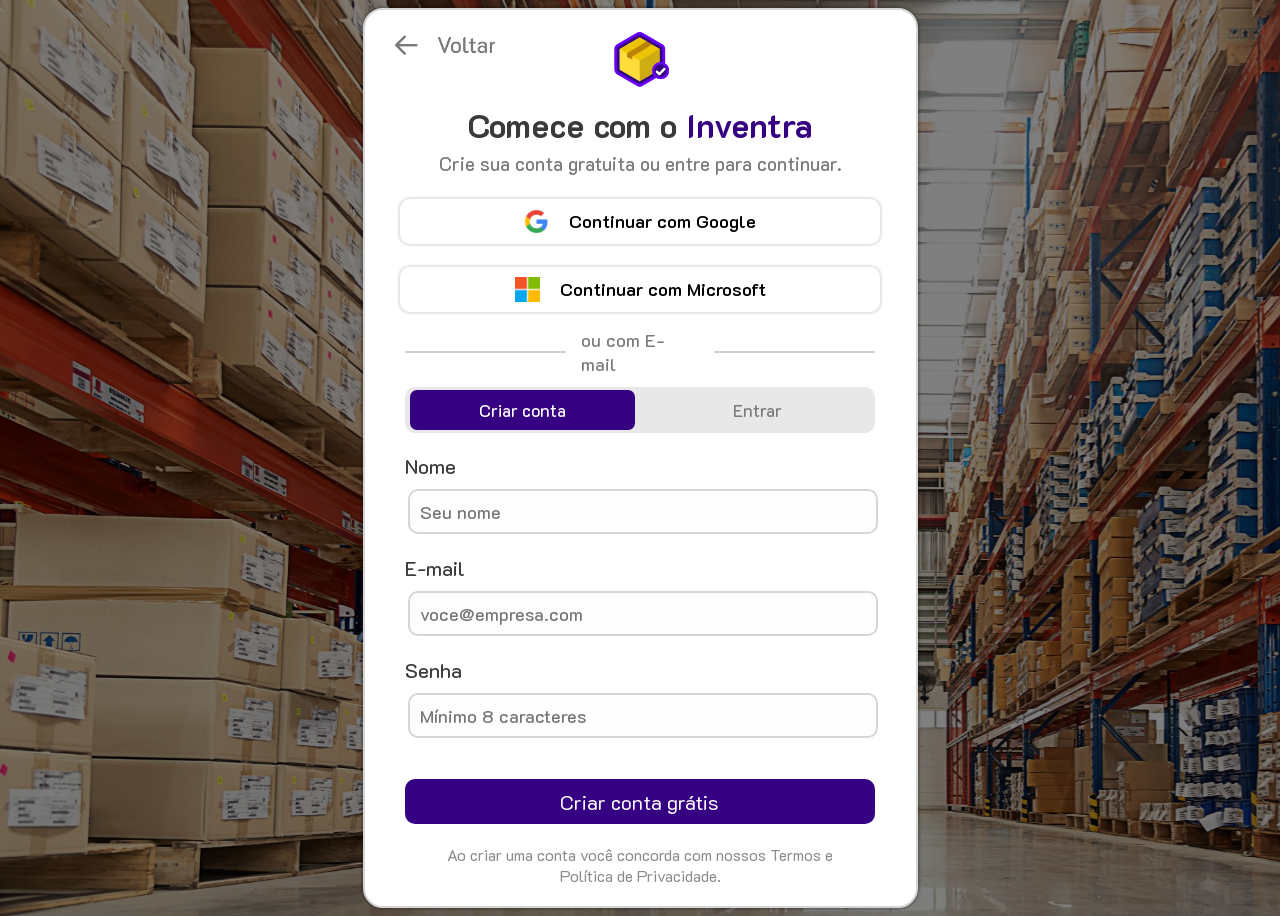
==== login_criar_cont.html @ cedbc7ed "V8" ====
<!DOCTYPE html>
<html lang="en">
<head>
    <meta charset="UTF-8">
    <meta name="viewport" content="width=device-width, initial-scale=1.0">
    <title>Document</title>

    <link rel="stylesheet" href="style_log_criar.css">
    <link rel="icon" href="utils/logo_inventra_icon.png">
    <link rel="preconnect" href="https://fonts.googleapis.com">
    <link rel="preconnect" href="https://fonts.gstatic.com" crossorigin>
    <link href="https://fonts.googleapis.com/css2?family=K2D:ital,wght@0,100;0,200;0,300;0,400;0,500;0,600;0,700;0,800;1,100;1,200;1,300;1,400;1,500;1,600;1,700;1,800&display=swap" rel="stylesheet">

</head>
<body>
    
    <div id="login">
        <header>
            <a href="#" id="img_voltar"></a>
            <img src="utils/logo_inventra_icon.png" width="65">
            <h1 id="title">Comece com o <spam id="roxo">Inventra</spam></h1> 
            <p id="descricao_head">Crie sua conta gratuita ou entre para continuar.</p>          
        </header>
        <button class="botoes_entrar_conta">
            <img src="utils/google_icon.svg">
            <p>Continuar com Google</p>

        </button>
        <button class="botoes_entrar_conta">
            <img src="utils/Microsoft_icon.svg">
            <p>Continuar com Microsoft</p>

        </button>
        <div id="separador">
            <div class="linha"></div>
            <span>ou com E-mail</span>
            <div class="linha"></div>
        </div>
        <div id="trocar_de_log">
            <button  id="criar_cont" class="botao_padrao">
                <p>Criar conta</p>
            </button>
            
            <button  id="entra_cont" class="botao_padrao">
                <a href="http://127.0.0.1:5500/Inventra1-HTML/login_entrar.html">Entrar</a>
            </button>
        </div>
        <form>
            <label for="nome">Nome</label><br>
            <input  name="nome" type="text" placeholder="Seu nome  " required><br>
            <label for="email">E-mail</label><br>
            <input  name="email" type="email" placeholder="voce@empresa.com" required><br>
            <label for="senha">Senha</label><br>
            <input  name="senha" type="password" placeholder="Mínimo 8 caracteres" required>
            
            <button id="entrar_site" type="submit">
                <p>Criar conta grátis</p>
            </button>
        </form>
        
        <footer>
            <p>Ao criar uma conta você concorda com nossos Termos e<br> Política de Privacidade.</p>
        </footer>

    </div>

</body>
</html>
---- style_log_criar.css ----
body{
    background-image: linear-gradient(rgba(0, 0, 0, 0.5), rgba(0, 0, 0, 0.5)), url("utils/Imagem_fundo.svg");
    min-height: 100vh;
    background-repeat: no-repeat; 
    background-size: cover;
    display: flex;
    align-items: center;
    justify-content: center;
    font-family: "K2D", sans-serif;
}
#login{
    box-sizing: border-box;
    width: 100%; 
    width: 555px; 
    height: 900px;
    background-color: #ffffff;
    border-radius: 20px;
    border: 2px solid #D5D5D5;
    box-shadow: 0px 0px 2px 2px rgba(0, 0, 0, 0.2);
    padding: 20px;
    display: flex;
    flex-direction: column;
    align-items: center;
}
header{
    width: 500px;
    height: 150px;
    background-color: #fff;
    text-align: center;
}
#img_voltar{
    position: absolute;
    margin-left: -213px;
    display: inline-block;
    width: 100px;
    height: 30px;
    background-image: url("utils/Voltar_log_icon_v1.jpg");
    background-size: cover;
    transition: background-image 0.3s ease;
}
#img_voltar:hover{
    background-image: url("utils/Voltar_log_icon_v2.jpg");

}
#title{
    color: #3A3A3A;
    font-weight: 605;
    font-size: 33px;
    margin: 10px 0 0 0 ;
} 
#descricao_head{
    font-weight: 450;
    color: #7A7A7A;
    margin: 5px 0 0 0 ;
    font-size: 19px;
}
#roxo{
    color: #360082;
}
.botoes_entrar_conta{
    gap: 20px;
    display: flex;
    align-items: center; 
    justify-content: center;
    width: 480px;
    height: 45px;
    margin-top: 23px;
    border: none;
    border-radius: 10px;
    background-color: #ffffff;
    box-shadow: 0 0 2px 2px rgba(0, 0, 0, 0.1) ;
    font-family: inherit;
    color: #000000;
    font-weight: 550;
    font-size: 18px;
    cursor: pointer;
    transition:  background-color 0.3s ease,color 0.3s ease;
}
.botoes_entrar_conta:hover{
    background-color: #5901D6;
    color: #fff;
}
.botoes_entrar_conta:active{
    background-color: #360082;
}
.botoes_entrar_conta img{
    width: 25px;
    height: 25px;
}
#separador{
    display: flex;
    align-items: center;
    justify-content: center;
    width: 470px;
    height: 30px;
    margin-top: 25px;
    
}
.linha{
    width: 34.5%;
    height: 2px;
    background-color: #D1D1D1;
}
#separador span{
    margin: 0px 15px 0px 15px;
    font-size: 18px;
    font-weight: 500;
    color: #7A7A7A;
}
#trocar_de_log{
    display: flex;
    align-items: center;
    justify-content: center;
    margin-top: 20px;
    width: 470px;
    height: 50px;
    background-color: #E8E8E8;
    border-radius: 10px;
}
.botao_padrao{
    display: flex;
    align-items: center;
    justify-content: center;
    width: 250px;
    height: 40px;
    margin: 0 5px 0;
    border-radius: 7px;
    font-family: inherit;
    font-weight: 500;
    font-size: 17px;
}
#criar_cont{
    background-color: #360082;
    color: #ffffff;
    border: none;
}
#entra_cont{
    cursor: pointer;
    background-color: #E8E8E8;
    color: #7A7A7A;
    border: none;
    transition: background-color 0.3s ease, color 0.3s ease;
}
#entra_cont:hover{
    background-color: #D1D1D1;
    color: #4A4A4A;
}
#entra_cont a{
    text-decoration: none;
    color: #7A7A7A;
}
form{
    margin-right: auto;
    padding: inherit;
}
form label{
    font-weight: 500;
    font-size: 20px;
    color: #3A3A3A;
}
form input{
    box-sizing: border-box;
    font-family: inherit;
    font-size: 18px;
    font-weight: 500;
    padding: 10px;
    width: 470px;
    height: 45px;
    margin: 10px 0 21px 3px;
    border-radius: 10px;
    border: solid 2px #D6D6D6;
    background-color: #FDFDFD;
}
form input:focus{
    border: 2px solid #5301C9;   
    outline: none;
}
#entrar_site{
    box-sizing: border-box;
    margin-top: 20px;
    width: 470px;
    height: 45px;
    border-radius: 10px;
    background-color: #360082;
    border: none;
    cursor: pointer;
    transition: background-color 0.3s ease;
    color: #ffffff;
    font-family: inherit;
    font-size: 20px;
}
#entrar_site:hover{
    background-color: #5301C9;
}
#entrar_site:active{
    background-color: #360082;
}
#entrar_site p{
    margin: 0; 
}
footer{
    text-align: center;
    color: #8B8B8B;
}
footer p{
    margin: 0;
}
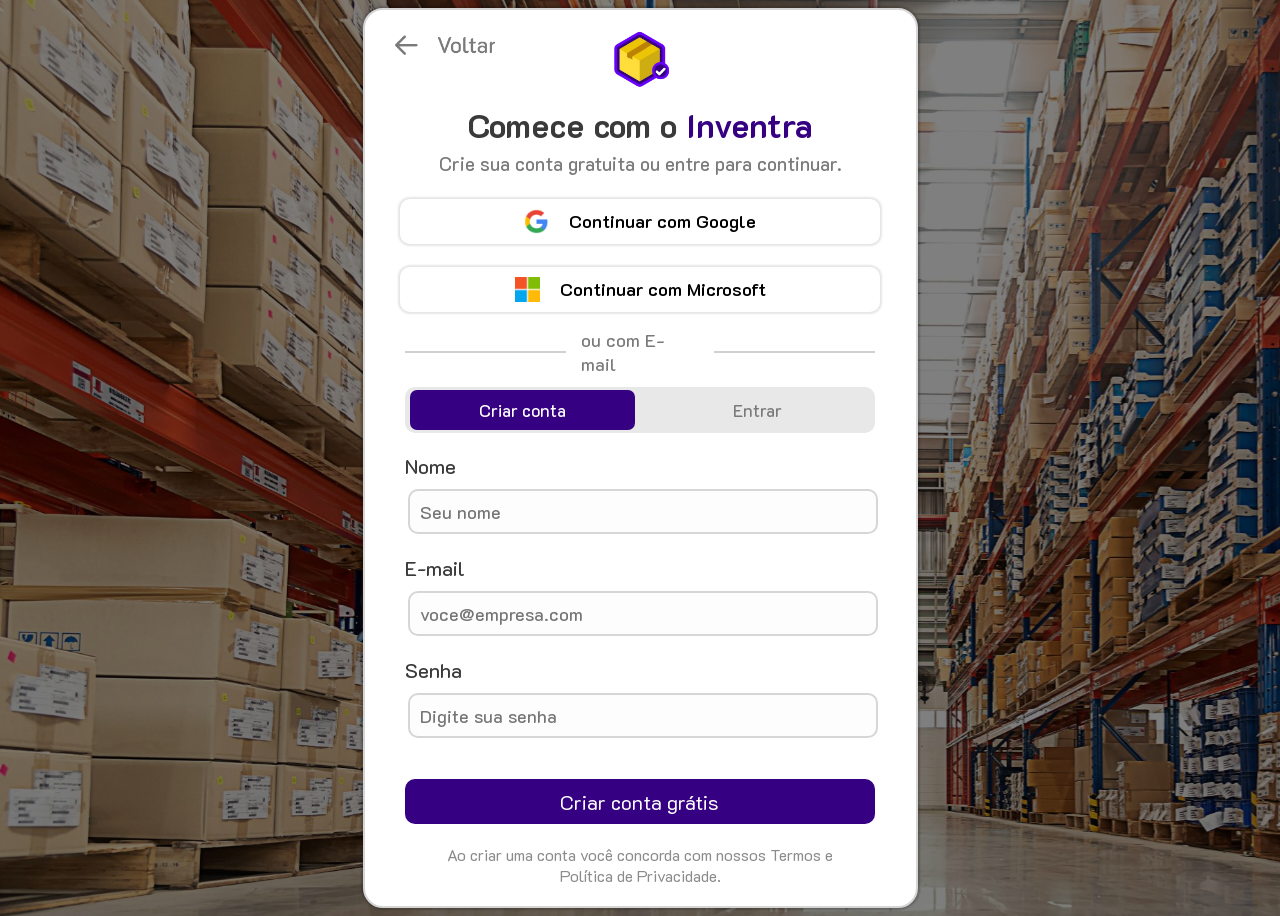
==== commit 3c49c346: "V9" ====
--- a/login_criar_cont.html
+++ b/login_criar_cont.html
@@ -47,11 +47,11 @@
         </div>
         <form>
             <label for="nome">Nome</label><br>
-            <input  name="nome" type="text" placeholder="Seu nome  " required><br>
+            <input  name="nome" type="text" placeholder="Seu nome" required><br>
             <label for="email">E-mail</label><br>
             <input  name="email" type="email" placeholder="voce@empresa.com" required><br>
             <label for="senha">Senha</label><br>
-            <input  name="senha" type="password" placeholder="Mínimo 8 caracteres" required>
+            <input  name="senha" type="password" placeholder="Digite sua senha" required>
             
             <button id="entrar_site" type="submit">
                 <p>Criar conta grátis</p>
